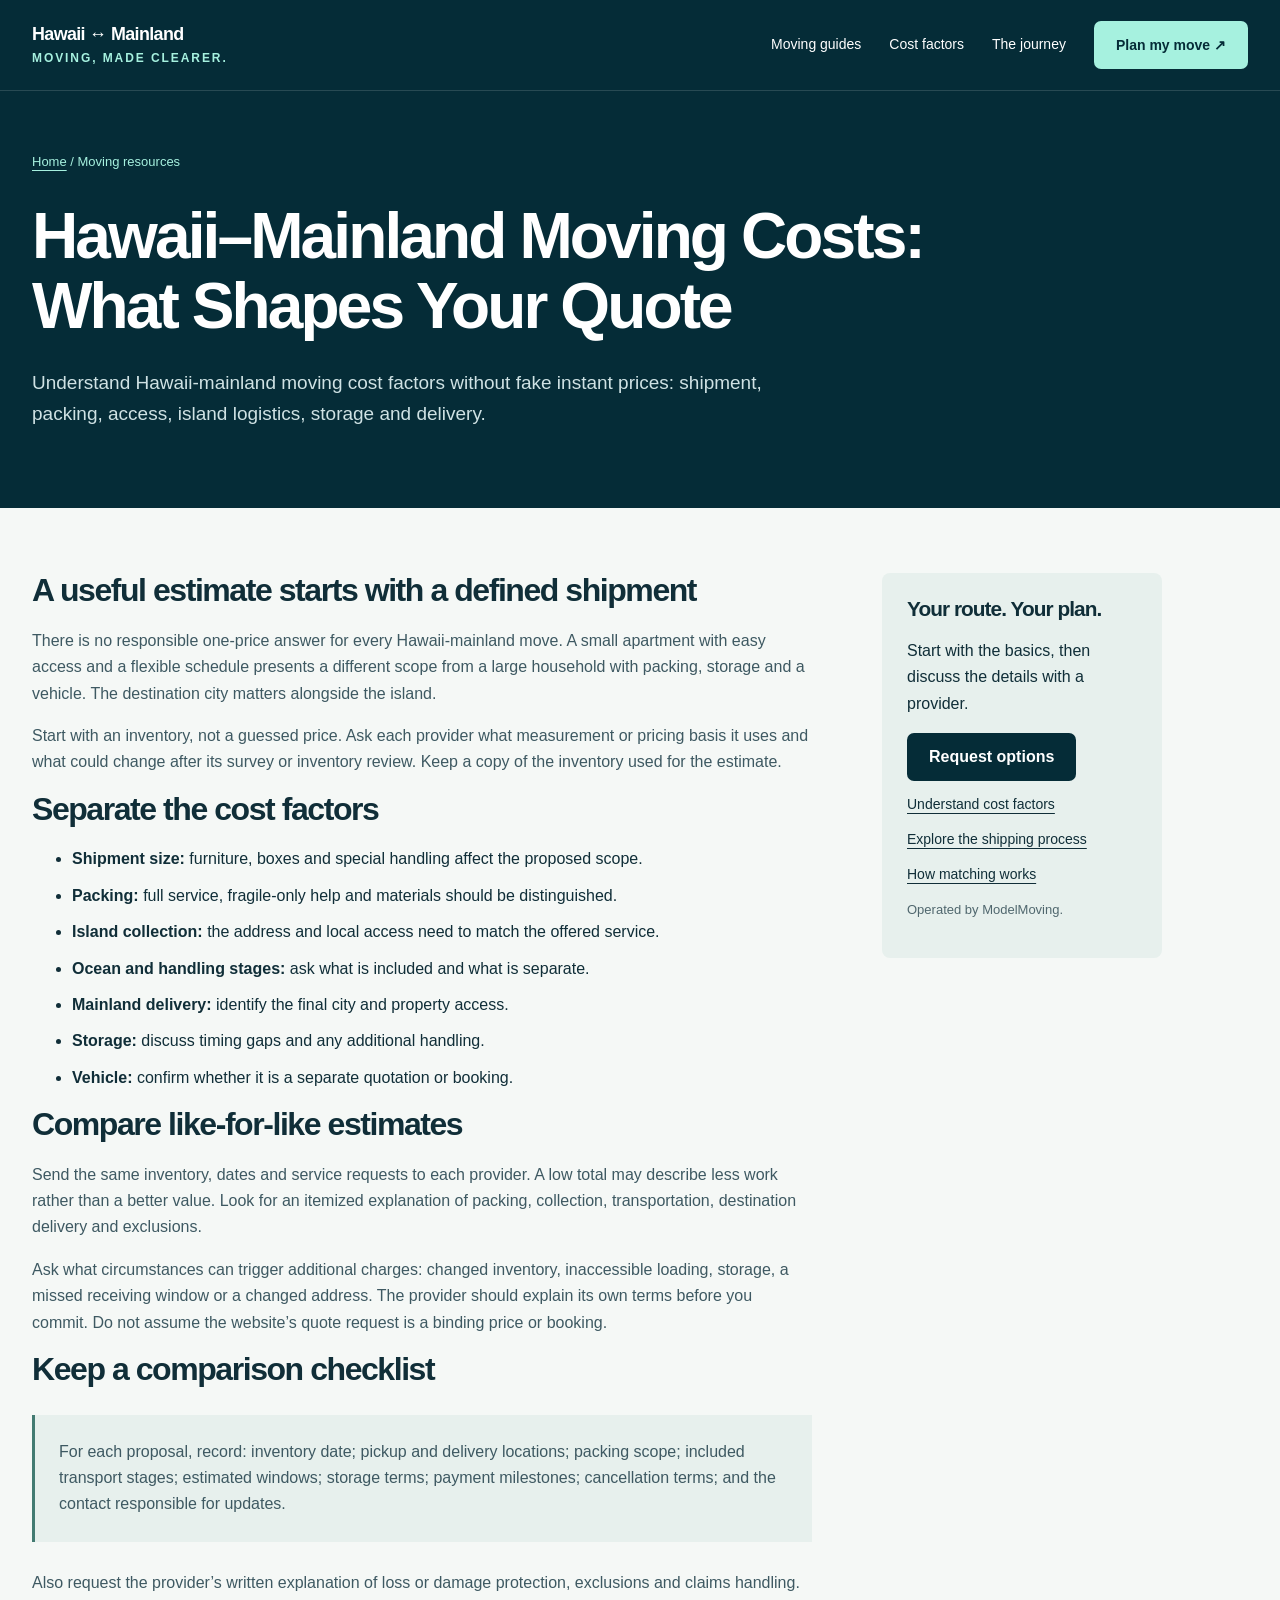
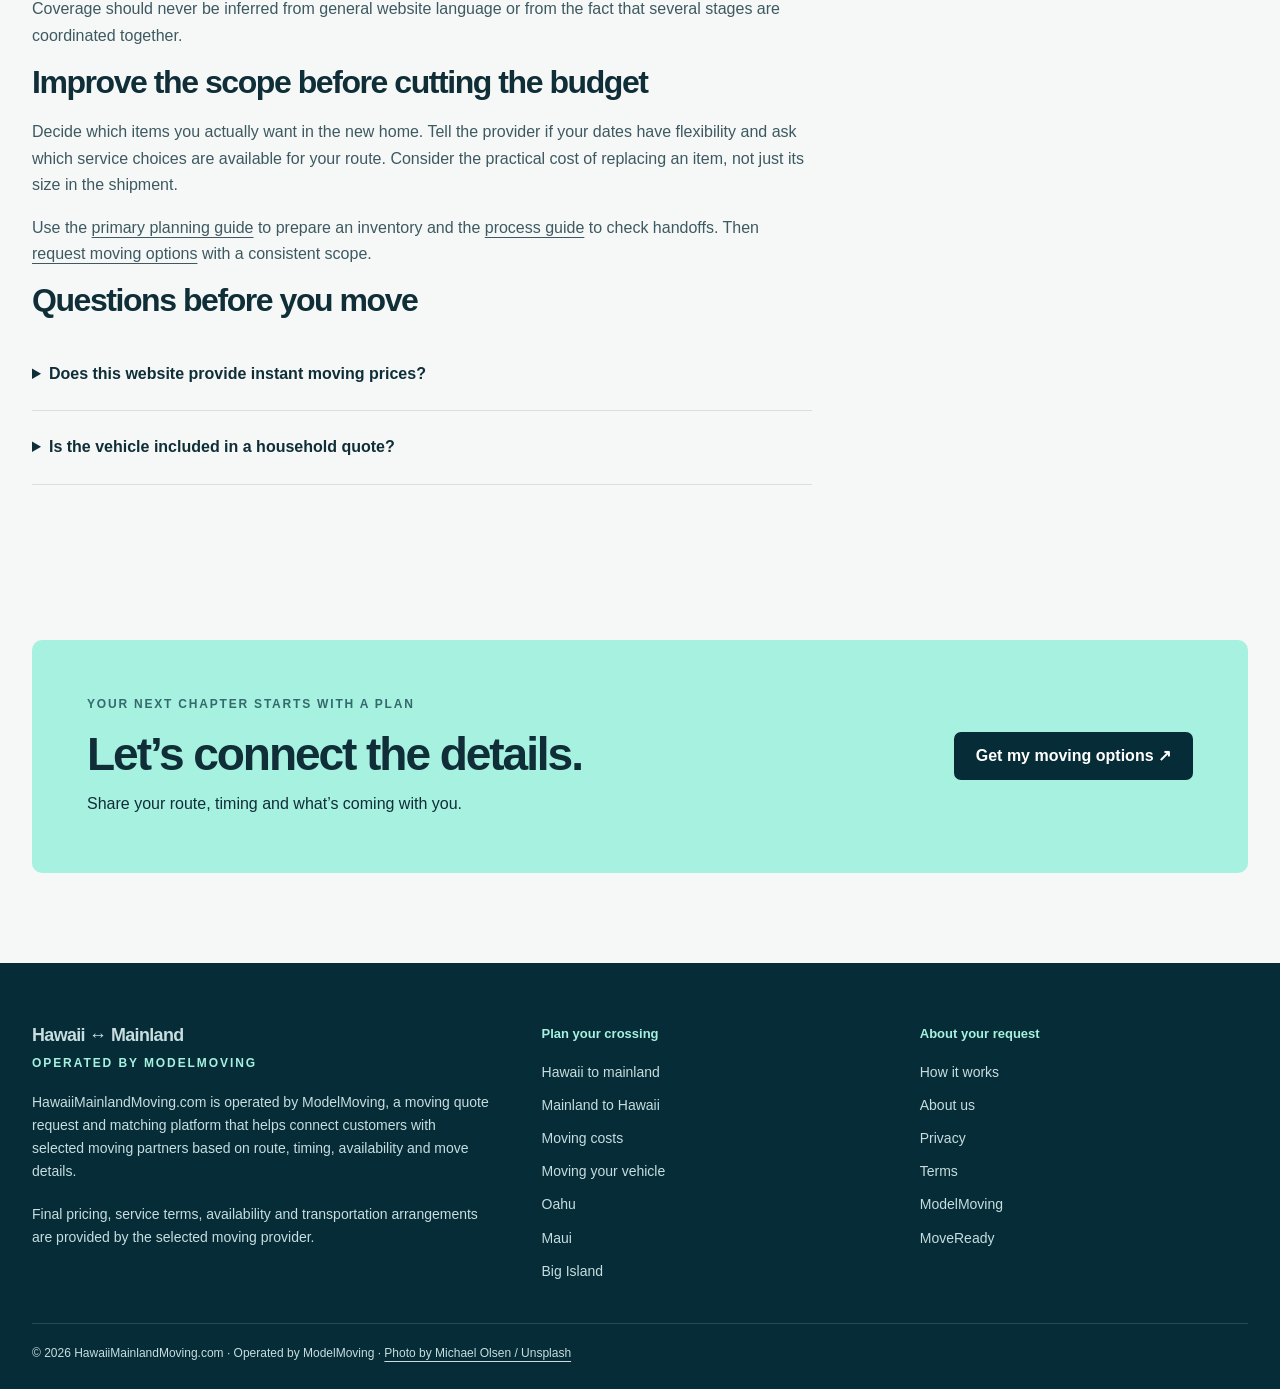
==== hawaii-mainland-moving-cost/index.html @ 4f8e7db8 "Build Hawaii mainland moving resource and three-step quote flow" ====
<!doctype html><html lang="en"><head><meta charset="utf-8"><meta name="viewport" content="width=device-width,initial-scale=1"><title>Hawaii–Mainland Moving Costs: What Shapes Your Quote</title><meta name="description" content="Understand Hawaii-mainland moving cost factors without fake instant prices: shipment, packing, access, island logistics, storage and delivery."><link rel="canonical" href="https://hawaiimainlandmoving.com/hawaii-mainland-moving-cost/"><meta property="og:type" content="website"><meta property="og:title" content="Hawaii–Mainland Moving Costs: What Shapes Your Quote"><meta property="og:description" content="Understand Hawaii-mainland moving cost factors without fake instant prices: shipment, packing, access, island logistics, storage and delivery."><meta property="og:url" content="https://hawaiimainlandmoving.com/hawaii-mainland-moving-cost/"><meta property="og:site_name" content="HawaiiMainlandMoving.com"><meta name="twitter:card" content="summary"><meta name="twitter:title" content="Hawaii–Mainland Moving Costs: What Shapes Your Quote"><meta name="twitter:description" content="Understand Hawaii-mainland moving cost factors without fake instant prices: shipment, packing, access, island logistics, storage and delivery."><meta name="theme-color" content="#052c37"><link rel="icon" href="/assets/favicon.svg" type="image/svg+xml"><link rel="stylesheet" href="/assets/site.css"><script async src="https://www.googletagmanager.com/gtag/js?id=G-KJPYXXWGEV"></script><script>window.dataLayer=window.dataLayer||[];function gtag(){dataLayer.push(arguments)}gtag('js',new Date());gtag('config','G-KJPYXXWGEV');</script><script type="application/ld+json">{"@context": "https://schema.org", "@graph": [{"@type": "WebSite", "@id": "https://hawaiimainlandmoving.com/#website", "url": "https://hawaiimainlandmoving.com/", "name": "HawaiiMainlandMoving.com"}, {"@type": "WebPage", "@id": "https://hawaiimainlandmoving.com/hawaii-mainland-moving-cost/#webpage", "url": "https://hawaiimainlandmoving.com/hawaii-mainland-moving-cost/", "name": "Hawaii\u2013Mainland Moving Costs: What Shapes Your Quote", "description": "Understand Hawaii-mainland moving cost factors without fake instant prices: shipment, packing, access, island logistics, storage and delivery.", "isPartOf": {"@id": "https://hawaiimainlandmoving.com/#website"}}, {"@type": "FAQPage", "mainEntity": [{"@type": "Question", "name": "Does this website provide instant moving prices?", "acceptedAnswer": {"@type": "Answer", "text": "No. The site helps you identify cost factors and request provider pricing based on the actual move."}}, {"@type": "Question", "name": "Is the vehicle included in a household quote?", "acceptedAnswer": {"@type": "Answer", "text": "Do not assume so. Tell the provider you need vehicle transport and ask it to identify the separate or included scope in writing."}}]}]}</script><script defer src="/assets/site.js"></script></head><body><a class="skip" href="#main">Skip to content</a><header><div class="wrap nav"><a class="brand" href="/">Hawaii ↔ Mainland<small>Moving, made clearer.</small></a><button class="menu" id="menu" aria-controls="navigation" aria-expanded="false" aria-label="Open navigation">☰</button><nav class="navlinks" id="navigation" aria-label="Main navigation"><a href="/hawaii-to-mainland-moving/">Moving guides</a><a href="/hawaii-mainland-moving-cost/">Cost factors</a><a href="/hawaii-moving-shipping-process/">The journey</a><a href="/#quote" class="btn" data-event="hmm_quote_cta_click">Plan my move ↗</a></nav></div></header><main id="main"><div class="article-hero"><div class="wrap"><div class="breadcrumb"><a href="/">Home</a> / Moving resources</div><h1>Hawaii–Mainland Moving Costs: What Shapes Your Quote</h1><p>Understand Hawaii-mainland moving cost factors without fake instant prices: shipment, packing, access, island logistics, storage and delivery.</p></div></div><div class="wrap article-layout"><article class="article-body"><section><h2>A useful estimate starts with a defined shipment</h2><p>There is no responsible one-price answer for every Hawaii-mainland move. A small apartment with easy access and a flexible schedule presents a different scope from a large household with packing, storage and a vehicle. The destination city matters alongside the island.</p><p>Start with an inventory, not a guessed price. Ask each provider what measurement or pricing basis it uses and what could change after its survey or inventory review. Keep a copy of the inventory used for the estimate.</p></section><section><h2>Separate the cost factors</h2><ul><li><strong>Shipment size:</strong> furniture, boxes and special handling affect the proposed scope.</li><li><strong>Packing:</strong> full service, fragile-only help and materials should be distinguished.</li><li><strong>Island collection:</strong> the address and local access need to match the offered service.</li><li><strong>Ocean and handling stages:</strong> ask what is included and what is separate.</li><li><strong>Mainland delivery:</strong> identify the final city and property access.</li><li><strong>Storage:</strong> discuss timing gaps and any additional handling.</li><li><strong>Vehicle:</strong> confirm whether it is a separate quotation or booking.</li></ul></section><section><h2>Compare like-for-like estimates</h2><p>Send the same inventory, dates and service requests to each provider. A low total may describe less work rather than a better value. Look for an itemized explanation of packing, collection, transportation, destination delivery and exclusions.</p><p>Ask what circumstances can trigger additional charges: changed inventory, inaccessible loading, storage, a missed receiving window or a changed address. The provider should explain its own terms before you commit. Do not assume the website’s quote request is a binding price or booking.</p></section><section><h2>Keep a comparison checklist</h2><div class="callout"><p>For each proposal, record: inventory date; pickup and delivery locations; packing scope; included transport stages; estimated windows; storage terms; payment milestones; cancellation terms; and the contact responsible for updates.</p></div><p>Also request the provider’s written explanation of loss or damage protection, exclusions and claims handling. Coverage should never be inferred from general website language or from the fact that several stages are coordinated together.</p></section><section><h2>Improve the scope before cutting the budget</h2><p>Decide which items you actually want in the new home. Tell the provider if your dates have flexibility and ask which service choices are available for your route. Consider the practical cost of replacing an item, not just its size in the shipment.</p><p>Use the <a href="/hawaii-to-mainland-moving/">primary planning guide</a> to prepare an inventory and the <a href="/hawaii-moving-shipping-process/">process guide</a> to check handoffs. Then <a href="/#quote" data-event="hmm_quote_cta_click">request moving options</a> with a consistent scope.</p></section><section><h2>Questions before you move</h2><div class="faq"><details><summary>Does this website provide instant moving prices?</summary><p>No. The site helps you identify cost factors and request provider pricing based on the actual move.</p></details><details><summary>Is the vehicle included in a household quote?</summary><p>Do not assume so. Tell the provider you need vehicle transport and ask it to identify the separate or included scope in writing.</p></details></div></section></article><aside class="article-side"><h2>Your route. Your plan.</h2><p>Start with the basics, then discuss the details with a provider.</p><a class="btn dark" href="/#quote" data-event="hmm_quote_cta_click">Request options</a><a href="/hawaii-mainland-moving-cost/">Understand cost factors</a><a href="/hawaii-moving-shipping-process/">Explore the shipping process</a><a href="/how-it-works/">How matching works</a><p class="fine">Operated by ModelMoving.</p></aside></div><section class="section"><div class="wrap cta"><div><div class="kicker">Your next chapter starts with a plan</div><h2>Let’s connect the details.</h2><p>Share your route, timing and what’s coming with you.</p></div><a class="btn dark" href="/#quote" data-event="hmm_quote_cta_click">Get my moving options ↗</a></div></section></main><footer><div class="wrap"><div class="footer-grid"><div><a class="brand" href="/">Hawaii ↔ Mainland<small>Operated by ModelMoving</small></a><p>HawaiiMainlandMoving.com is operated by ModelMoving, a moving quote request and matching platform that helps connect customers with selected moving partners based on route, timing, availability and move details.</p><p>Final pricing, service terms, availability and transportation arrangements are provided by the selected moving provider.</p></div><div class="footer-links"><strong>Plan your crossing</strong><a href="/hawaii-to-mainland-moving/">Hawaii to mainland</a><a href="/mainland-to-hawaii-moving/">Mainland to Hawaii</a><a href="/hawaii-mainland-moving-cost/">Moving costs</a><a href="/moving-a-car-from-hawaii-to-mainland/">Moving your vehicle</a><a href="/oahu-to-mainland-moving/">Oahu</a><a href="/maui-to-mainland-moving/">Maui</a><a href="/big-island-to-mainland-moving/">Big Island</a></div><div class="footer-links"><strong>About your request</strong><a href="/how-it-works/">How it works</a><a href="/about/">About us</a><a href="/privacy/">Privacy</a><a href="/terms/">Terms</a><a href="https://modelmoving.com/?utm_source=hawaiimainlandmoving.com&amp;utm_medium=referral&amp;utm_campaign=hawaii-mainland-moving-cost_footer" data-event="hmm_modelmoving_click" target="_blank" rel="noopener">ModelMoving</a><a href="https://moveready.modelmoving.com/?utm_source=hawaiimainlandmoving.com&amp;utm_medium=referral&amp;utm_campaign=hawaii-mainland-moving-cost_ready" data-event="hmm_moveready_click" target="_blank" rel="noopener">MoveReady</a></div></div><div class="copyright">© 2026 HawaiiMainlandMoving.com · Operated by ModelMoving · <a href="https://unsplash.com/photos/93B6TiJlk5Y" target="_blank" rel="noopener">Photo by Michael Olsen / Unsplash</a></div></div></footer></body></html>
---- assets/site.css ----
:root{--ink:#102e38;--ocean:#063e4b;--deep:#052c37;--aqua:#a6f1df;--coral:#ffad90;--paper:#f5f8f6;--muted:#50676e;--line:#d5e1df}*{box-sizing:border-box}html{scroll-behavior:smooth;scroll-padding-top:100px}body{margin:0;font-family:'Avenir Next',Avenir,'Segoe UI',sans-serif;color:var(--ink);background:var(--paper);font-size:16px;line-height:1.65}a{color:inherit;text-underline-offset:4px}button,input,select,textarea{font:inherit}button,a,input,select,textarea{-webkit-tap-highlight-color:transparent}button{cursor:pointer}a,button{touch-action:manipulation}img{max-width:100%;display:block}h1,h2,h3,p{margin-top:0}h1,h2,h3{line-height:1.08;letter-spacing:-.045em}h1{font-size:clamp(2.6rem,5.6vw,5.7rem);font-weight:650;margin-bottom:26px}h2{font-size:clamp(2rem,3.6vw,3.5rem);font-weight:600}h3{font-size:1.35rem;letter-spacing:-.025em}button:focus-visible,a:focus-visible,input:focus-visible,select:focus-visible,textarea:focus-visible,summary:focus-visible{outline:3px solid #c35c36;outline-offset:4px}.wrap{width:min(1240px,calc(100% - 64px));margin:auto}.skip{position:absolute;top:-100px;left:20px;z-index:100;background:white;padding:12px}.skip:focus{top:10px}header{background:var(--deep);color:white;border-bottom:1px solid #ffffff24}.nav{min-height:90px;display:flex;align-items:center;justify-content:space-between;gap:24px}.brand{text-decoration:none;font-size:1.12rem;font-weight:700;line-height:1.12;letter-spacing:-.035em}.brand small{display:block;font-size:12px;letter-spacing:.16em;text-transform:uppercase;color:var(--aqua);margin-top:8px}.navlinks{display:flex;align-items:center;gap:28px}.navlinks a{font-size:14px;text-decoration:none}.btn{display:inline-flex;min-height:48px;padding:13px 22px;align-items:center;justify-content:center;gap:12px;border:0;border-radius:7px;background:var(--aqua);color:var(--deep);font-weight:700;text-decoration:none;line-height:1.35}.btn:hover{background:#c4f8eb}.btn.dark{background:var(--deep);color:white}.btn.line{background:transparent;color:inherit;border:1px solid currentColor}.menu{display:none;background:none;color:white;border:1px solid #ffffff50;border-radius:5px;min-width:48px;min-height:48px}.hero{background:var(--deep);color:white;position:relative;isolation:isolate}.hero-image{position:absolute;inset:0;width:100%;height:100%;object-fit:cover;z-index:-2}.hero:before{content:'';position:absolute;inset:0;z-index:-1;background:linear-gradient(90deg,rgba(2,32,42,.94),rgba(2,37,45,.7) 55%,rgba(2,32,42,.55))}.hero-grid{display:grid;grid-template-columns:1.1fr 1fr;gap:70px;align-items:center;padding:75px 0 85px}.eyebrow{font-size:12px;font-weight:750;letter-spacing:.18em;text-transform:uppercase;display:block;margin-bottom:22px}.hero .eyebrow{color:var(--aqua)}.hero h1 em{font-style:normal;color:var(--aqua)}.hero-copy{font-size:18px;max-width:560px;color:#e0eeed}.hero-note{font-size:13px;margin-top:30px;color:#d1e7e5}.quote{background:white;color:var(--ink);padding:30px;border-radius:12px;box-shadow:0 25px 70px #00191f50}.quote h2{font-size:1.85rem;margin:20px 0 12px}.quote p{font-size:14px}.steps{display:flex;list-style:none;padding:0;margin:0;gap:12px;border-bottom:1px solid var(--line);padding-bottom:18px}.steps li{display:flex;align-items:center;gap:7px;font-size:12px;color:var(--muted)}.steps b{display:grid;place-items:center;border:1px solid var(--line);width:25px;height:25px;border-radius:50%}.steps [aria-current=step]{color:var(--ocean);font-weight:750}.steps [aria-current=step] b{background:var(--ocean);color:white;border-color:var(--ocean)}fieldset{border:0;padding:0;margin:0;min-width:0}label{display:block;font-size:14px;font-weight:650;margin:15px 0 6px}input,select,textarea{width:100%;min-width:0;min-height:48px;border:1px solid #bacdcc;background:#fff;border-radius:5px;color:var(--ink);padding:10px 12px;font-size:16px}textarea{resize:vertical;min-height:90px}input[type=date]{appearance:none;min-height:48px}input[type=checkbox]{width:20px;min-height:20px;accent-color:var(--ocean)}.row{display:grid;grid-template-columns:1fr 1fr;gap:14px}.chips{display:flex;flex-wrap:wrap;gap:7px;margin-top:10px}.chip{border:1px solid var(--line);border-radius:5px;background:#f5f9f8;padding:8px 11px;min-height:44px;font-size:13px;color:var(--ink)}.chip:hover,.chip[aria-pressed=true]{background:var(--ocean);color:white}.form-actions{display:flex;gap:12px;margin-top:24px}.form-actions .next,.form-actions .submit{flex:1}.consent{font-size:12px!important;color:var(--muted);margin:17px 0 0}.status{font-size:14px;margin:12px 0 0}.status:empty{display:none}.status.error{color:#a22921}.status.success{color:#176448}.honeypot{display:none!important}[hidden]{display:none!important}.band{background:var(--aqua)}.band .wrap{display:flex;justify-content:space-between;gap:20px;padding-block:18px;font-size:13px;font-weight:700}.section{padding:90px 0}.section-head{display:grid;grid-template-columns:1fr 1fr;gap:70px;align-items:end;margin-bottom:35px}.section-head h2{margin-bottom:0}.section-head p{margin-bottom:0;color:var(--muted)}.kicker{font-size:12px;font-weight:750;letter-spacing:.15em;text-transform:uppercase;color:#34696e;margin-bottom:15px}.dark-section{background:var(--deep);color:white}.dark-section .kicker{color:var(--aqua)}.dark-section p{color:#c7dddf}.journey{border-top:1px solid #ffffff35;padding-top:25px}.journey-track{position:relative;height:70px;margin:0 15px 18px;border-bottom:1px dashed #8bceca}.ship{position:absolute;bottom:-12px;left:0;color:var(--aqua);width:40px;height:30px;animation:sail 18s linear infinite;background:var(--deep)}@keyframes sail{0%{left:0}100%{left:calc(100% - 40px)}}.journey-stages{display:grid;grid-template-columns:repeat(6,1fr);gap:12px}.stage{background:none;border:0;border-top:2px solid #44646b;text-align:left;color:white;padding:16px 0;min-height:75px}.stage span{display:block;color:var(--aqua);font-size:12px;margin-bottom:8px}.stage[aria-pressed=true]{border-color:var(--aqua)}.journey-detail{max-width:760px;min-height:85px;margin-top:20px}.fine{font-size:13px!important;color:var(--muted)}.dark-section .fine{color:#bbd4d7}.feature-grid{display:grid;grid-template-columns:repeat(3,1fr);gap:30px}.feature{border-top:1px solid var(--line);padding-top:25px}.feature .number{font-size:13px;color:#547677;display:block;margin-bottom:25px}.feature p{color:var(--muted)}.explorer{display:grid;grid-template-columns:1fr 1fr;gap:60px;background:#e7f0ed;padding:42px;border-radius:10px}.explorer h3{font-size:2rem;margin-top:24px}.route-output{border-left:1px solid #b5ceca;padding-left:40px;align-content:center}.route-output .route-name{font-size:clamp(1.8rem,3vw,2.6rem);line-height:1.15;font-weight:650;letter-spacing:-.04em}.cost-layout{display:grid;grid-template-columns:1fr 1fr;gap:60px}.cost-layout .chips{align-content:start}.cost-layout .chip{font-size:16px;padding:14px 18px}.cost-detail{padding:30px;background:white;border-left:4px solid var(--ocean);min-height:235px}.timeline{display:grid;grid-template-columns:repeat(3,1fr);gap:22px;margin-top:30px}.timeline article{border-top:2px solid #75b2a5;padding-top:20px}.timeline time{font-size:13px;font-weight:700;color:#326459;display:block;margin-bottom:12px}.guide-grid{display:grid;grid-template-columns:repeat(3,1fr);gap:18px}.guide-card{background:white;padding:28px;border:1px solid var(--line);border-radius:6px;text-decoration:none;display:flex;flex-direction:column}.guide-card:hover{border-color:var(--ocean);transform:translateY(-2px)}.guide-card small{font-size:12px;color:#34696e;letter-spacing:.1em;text-transform:uppercase;margin-bottom:30px}.guide-card p{color:var(--muted);font-size:14px;flex:1}.guide-card strong{font-size:14px}.faq{max-width:900px}.faq details{border-bottom:1px solid var(--line);padding:18px 0}.faq summary{font-weight:650;cursor:pointer;padding:5px 25px 5px 0}.faq p{margin:15px 0 0;color:var(--muted)}.cta{background:var(--aqua);padding:55px;border-radius:10px;display:flex;align-items:center;justify-content:space-between;gap:30px}.cta h2{margin-bottom:12px}.cta p{margin-bottom:0}footer{background:var(--deep);color:#c7dddf;padding:60px 0 25px}.footer-grid{display:grid;grid-template-columns:1.4fr 1fr 1fr;gap:50px}.footer-grid p{font-size:14px;max-width:500px;margin-top:20px}.footer-links{display:flex;flex-direction:column;gap:10px}.footer-links a{font-size:14px;text-decoration:none}.footer-links strong{color:var(--aqua);font-size:13px;margin-bottom:7px}.copyright{border-top:1px solid #ffffff25;padding-top:20px;margin-top:40px;font-size:12px}.article-hero{background:var(--deep);color:white;padding:60px 0}.article-hero h1{font-size:clamp(2.5rem,5vw,4.5rem);max-width:1000px}.article-hero p{max-width:780px;font-size:19px;color:#cfe2e4}.breadcrumb{font-size:13px;margin-bottom:30px;color:var(--aqua)}.article-layout{display:grid;grid-template-columns:minmax(0,780px) 280px;gap:70px;padding-block:65px}.article-body h2{font-size:2rem;margin:40px 0 20px}.article-body h2:first-child{margin-top:0}.article-body li{margin-bottom:10px}.article-body p{color:#3e5962}.article-side{align-self:start;position:sticky;top:25px;background:#e7f0ed;padding:25px;border-radius:8px}.article-side a:not(.btn){display:block;font-size:14px;margin-block:12px}.article-side h2{font-size:1.3rem}.article-body .callout{background:#e7f0ed;border-left:3px solid #437b72;padding:24px;margin-block:28px}.article-body .callout p:last-child{margin:0}body>*{min-width:0}button:disabled{opacity:.6;cursor:wait}
@media(max-width:1000px){.hero-grid{gap:35px}.navlinks{gap:16px}.journey-stages{grid-template-columns:repeat(3,1fr)}.article-layout{gap:35px;grid-template-columns:minmax(0,1fr) 240px}.steps{gap:7px}.quote{padding:24px}.hero-grid{grid-template-columns:1fr 1fr}.guide-grid{grid-template-columns:repeat(2,1fr)}}
@media(max-width:760px){.wrap{width:calc(100% - 36px)}.nav{min-height:78px}.menu{display:block}.navlinks{display:none;position:absolute;top:78px;left:0;right:0;background:var(--deep);padding:20px;z-index:20;flex-direction:column;align-items:stretch}.navlinks.open{display:flex}.navlinks a{padding:10px}.hero-grid{grid-template-columns:1fr;padding:44px 0;gap:35px}.hero h1{max-width:600px}.hero-copy{font-size:17px}.hero-note{margin-top:20px}.band .wrap{flex-wrap:wrap;gap:8px 20px}.band span{flex:1 1 40%}.section{padding:60px 0}.section-head,.explorer,.cost-layout{grid-template-columns:1fr;gap:25px}.feature-grid{grid-template-columns:1fr;gap:20px}.feature .number{margin-bottom:12px}.explorer{padding:25px}.route-output{border-left:0;border-top:1px solid #b5ceca;padding:25px 0 0}.timeline{grid-template-columns:1fr}.guide-grid{grid-template-columns:1fr 1fr}.guide-card{padding:22px}.cta{padding:30px;display:block}.cta .btn{margin-top:24px}.footer-grid{grid-template-columns:1fr;gap:30px}.article-layout{grid-template-columns:1fr;padding-block:40px}.article-side{position:static}.article-hero{padding:40px 0}.journey-detail{min-height:130px}}
@media(max-width:420px){.quote{padding:20px}.row{grid-template-columns:1fr;gap:0}.steps{justify-content:space-between;gap:5px}.steps li{gap:4px;font-size:11px}.steps b{width:22px;height:22px}.guide-grid{grid-template-columns:1fr}.brand{font-size:1rem}.journey-stages{gap:8px}.stage{font-size:13px}.hero h1{font-size:2.65rem}.form-actions .btn{padding:12px 15px}}
@media(prefers-reduced-motion:reduce){html{scroll-behavior:auto}.ship{animation:none;left:45%}.guide-card:hover{transform:none}*{transition:none!important}}
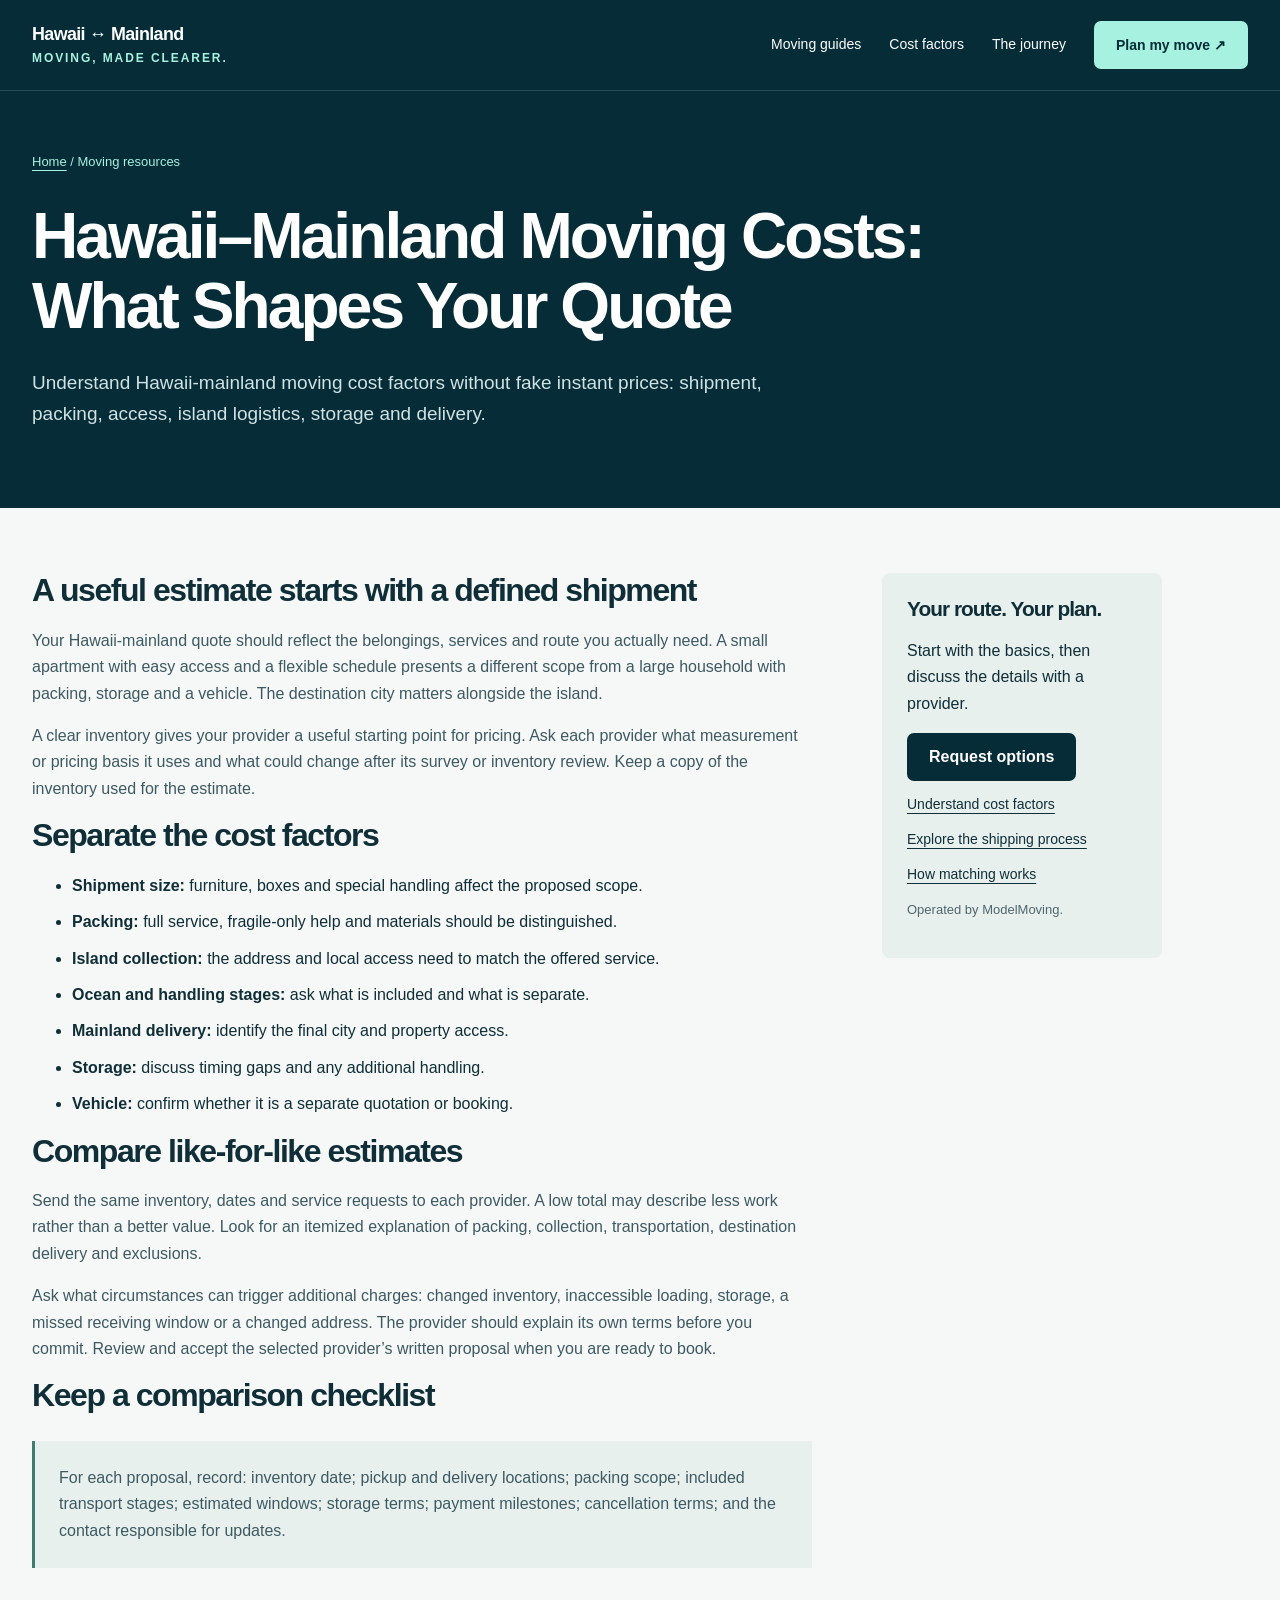
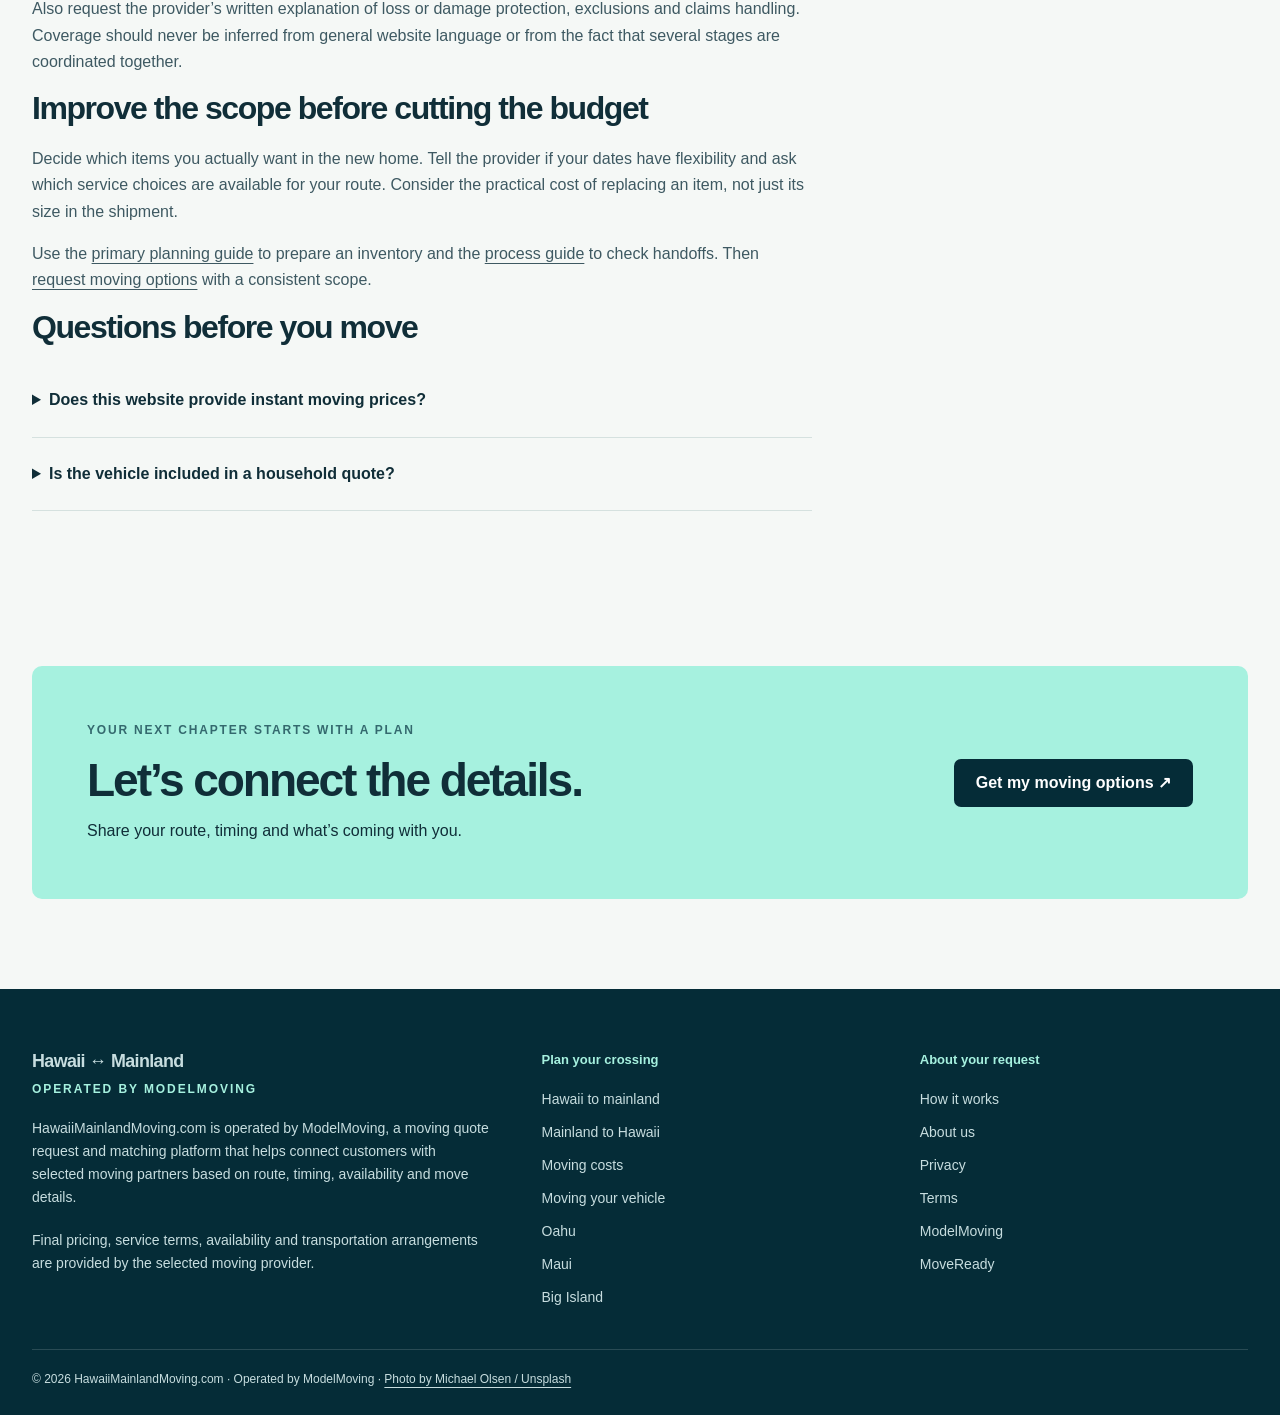
==== commit b253b653: "Clarify customer benefits and replace defensive carrier wording" ====
--- a/hawaii-mainland-moving-cost/index.html
+++ b/hawaii-mainland-moving-cost/index.html
@@ -1 +1 @@
-<!doctype html><html lang="en"><head><meta charset="utf-8"><meta name="viewport" content="width=device-width,initial-scale=1"><title>Hawaii–Mainland Moving Costs: What Shapes Your Quote</title><meta name="description" content="Understand Hawaii-mainland moving cost factors without fake instant prices: shipment, packing, access, island logistics, storage and delivery."><link rel="canonical" href="https://hawaiimainlandmoving.com/hawaii-mainland-moving-cost/"><meta property="og:type" content="website"><meta property="og:title" content="Hawaii–Mainland Moving Costs: What Shapes Your Quote"><meta property="og:description" content="Understand Hawaii-mainland moving cost factors without fake instant prices: shipment, packing, access, island logistics, storage and delivery."><meta property="og:url" content="https://hawaiimainlandmoving.com/hawaii-mainland-moving-cost/"><meta property="og:site_name" content="HawaiiMainlandMoving.com"><meta name="twitter:card" content="summary"><meta name="twitter:title" content="Hawaii–Mainland Moving Costs: What Shapes Your Quote"><meta name="twitter:description" content="Understand Hawaii-mainland moving cost factors without fake instant prices: shipment, packing, access, island logistics, storage and delivery."><meta name="theme-color" content="#052c37"><link rel="icon" href="/assets/favicon.svg" type="image/svg+xml"><link rel="stylesheet" href="/assets/site.css"><script async src="https://www.googletagmanager.com/gtag/js?id=G-KJPYXXWGEV"></script><script>window.dataLayer=window.dataLayer||[];function gtag(){dataLayer.push(arguments)}gtag('js',new Date());gtag('config','G-KJPYXXWGEV');</script><script type="application/ld+json">{"@context": "https://schema.org", "@graph": [{"@type": "WebSite", "@id": "https://hawaiimainlandmoving.com/#website", "url": "https://hawaiimainlandmoving.com/", "name": "HawaiiMainlandMoving.com"}, {"@type": "WebPage", "@id": "https://hawaiimainlandmoving.com/hawaii-mainland-moving-cost/#webpage", "url": "https://hawaiimainlandmoving.com/hawaii-mainland-moving-cost/", "name": "Hawaii\u2013Mainland Moving Costs: What Shapes Your Quote", "description": "Understand Hawaii-mainland moving cost factors without fake instant prices: shipment, packing, access, island logistics, storage and delivery.", "isPartOf": {"@id": "https://hawaiimainlandmoving.com/#website"}}, {"@type": "FAQPage", "mainEntity": [{"@type": "Question", "name": "Does this website provide instant moving prices?", "acceptedAnswer": {"@type": "Answer", "text": "No. The site helps you identify cost factors and request provider pricing based on the actual move."}}, {"@type": "Question", "name": "Is the vehicle included in a household quote?", "acceptedAnswer": {"@type": "Answer", "text": "Do not assume so. Tell the provider you need vehicle transport and ask it to identify the separate or included scope in writing."}}]}]}</script><script defer src="/assets/site.js"></script></head><body><a class="skip" href="#main">Skip to content</a><header><div class="wrap nav"><a class="brand" href="/">Hawaii ↔ Mainland<small>Moving, made clearer.</small></a><button class="menu" id="menu" aria-controls="navigation" aria-expanded="false" aria-label="Open navigation">☰</button><nav class="navlinks" id="navigation" aria-label="Main navigation"><a href="/hawaii-to-mainland-moving/">Moving guides</a><a href="/hawaii-mainland-moving-cost/">Cost factors</a><a href="/hawaii-moving-shipping-process/">The journey</a><a href="/#quote" class="btn" data-event="hmm_quote_cta_click">Plan my move ↗</a></nav></div></header><main id="main"><div class="article-hero"><div class="wrap"><div class="breadcrumb"><a href="/">Home</a> / Moving resources</div><h1>Hawaii–Mainland Moving Costs: What Shapes Your Quote</h1><p>Understand Hawaii-mainland moving cost factors without fake instant prices: shipment, packing, access, island logistics, storage and delivery.</p></div></div><div class="wrap article-layout"><article class="article-body"><section><h2>A useful estimate starts with a defined shipment</h2><p>There is no responsible one-price answer for every Hawaii-mainland move. A small apartment with easy access and a flexible schedule presents a different scope from a large household with packing, storage and a vehicle. The destination city matters alongside the island.</p><p>Start with an inventory, not a guessed price. Ask each provider what measurement or pricing basis it uses and what could change after its survey or inventory review. Keep a copy of the inventory used for the estimate.</p></section><section><h2>Separate the cost factors</h2><ul><li><strong>Shipment size:</strong> furniture, boxes and special handling affect the proposed scope.</li><li><strong>Packing:</strong> full service, fragile-only help and materials should be distinguished.</li><li><strong>Island collection:</strong> the address and local access need to match the offered service.</li><li><strong>Ocean and handling stages:</strong> ask what is included and what is separate.</li><li><strong>Mainland delivery:</strong> identify the final city and property access.</li><li><strong>Storage:</strong> discuss timing gaps and any additional handling.</li><li><strong>Vehicle:</strong> confirm whether it is a separate quotation or booking.</li></ul></section><section><h2>Compare like-for-like estimates</h2><p>Send the same inventory, dates and service requests to each provider. A low total may describe less work rather than a better value. Look for an itemized explanation of packing, collection, transportation, destination delivery and exclusions.</p><p>Ask what circumstances can trigger additional charges: changed inventory, inaccessible loading, storage, a missed receiving window or a changed address. The provider should explain its own terms before you commit. Do not assume the website’s quote request is a binding price or booking.</p></section><section><h2>Keep a comparison checklist</h2><div class="callout"><p>For each proposal, record: inventory date; pickup and delivery locations; packing scope; included transport stages; estimated windows; storage terms; payment milestones; cancellation terms; and the contact responsible for updates.</p></div><p>Also request the provider’s written explanation of loss or damage protection, exclusions and claims handling. Coverage should never be inferred from general website language or from the fact that several stages are coordinated together.</p></section><section><h2>Improve the scope before cutting the budget</h2><p>Decide which items you actually want in the new home. Tell the provider if your dates have flexibility and ask which service choices are available for your route. Consider the practical cost of replacing an item, not just its size in the shipment.</p><p>Use the <a href="/hawaii-to-mainland-moving/">primary planning guide</a> to prepare an inventory and the <a href="/hawaii-moving-shipping-process/">process guide</a> to check handoffs. Then <a href="/#quote" data-event="hmm_quote_cta_click">request moving options</a> with a consistent scope.</p></section><section><h2>Questions before you move</h2><div class="faq"><details><summary>Does this website provide instant moving prices?</summary><p>No. The site helps you identify cost factors and request provider pricing based on the actual move.</p></details><details><summary>Is the vehicle included in a household quote?</summary><p>Do not assume so. Tell the provider you need vehicle transport and ask it to identify the separate or included scope in writing.</p></details></div></section></article><aside class="article-side"><h2>Your route. Your plan.</h2><p>Start with the basics, then discuss the details with a provider.</p><a class="btn dark" href="/#quote" data-event="hmm_quote_cta_click">Request options</a><a href="/hawaii-mainland-moving-cost/">Understand cost factors</a><a href="/hawaii-moving-shipping-process/">Explore the shipping process</a><a href="/how-it-works/">How matching works</a><p class="fine">Operated by ModelMoving.</p></aside></div><section class="section"><div class="wrap cta"><div><div class="kicker">Your next chapter starts with a plan</div><h2>Let’s connect the details.</h2><p>Share your route, timing and what’s coming with you.</p></div><a class="btn dark" href="/#quote" data-event="hmm_quote_cta_click">Get my moving options ↗</a></div></section></main><footer><div class="wrap"><div class="footer-grid"><div><a class="brand" href="/">Hawaii ↔ Mainland<small>Operated by ModelMoving</small></a><p>HawaiiMainlandMoving.com is operated by ModelMoving, a moving quote request and matching platform that helps connect customers with selected moving partners based on route, timing, availability and move details.</p><p>Final pricing, service terms, availability and transportation arrangements are provided by the selected moving provider.</p></div><div class="footer-links"><strong>Plan your crossing</strong><a href="/hawaii-to-mainland-moving/">Hawaii to mainland</a><a href="/mainland-to-hawaii-moving/">Mainland to Hawaii</a><a href="/hawaii-mainland-moving-cost/">Moving costs</a><a href="/moving-a-car-from-hawaii-to-mainland/">Moving your vehicle</a><a href="/oahu-to-mainland-moving/">Oahu</a><a href="/maui-to-mainland-moving/">Maui</a><a href="/big-island-to-mainland-moving/">Big Island</a></div><div class="footer-links"><strong>About your request</strong><a href="/how-it-works/">How it works</a><a href="/about/">About us</a><a href="/privacy/">Privacy</a><a href="/terms/">Terms</a><a href="https://modelmoving.com/?utm_source=hawaiimainlandmoving.com&amp;utm_medium=referral&amp;utm_campaign=hawaii-mainland-moving-cost_footer" data-event="hmm_modelmoving_click" target="_blank" rel="noopener">ModelMoving</a><a href="https://moveready.modelmoving.com/?utm_source=hawaiimainlandmoving.com&amp;utm_medium=referral&amp;utm_campaign=hawaii-mainland-moving-cost_ready" data-event="hmm_moveready_click" target="_blank" rel="noopener">MoveReady</a></div></div><div class="copyright">© 2026 HawaiiMainlandMoving.com · Operated by ModelMoving · <a href="https://unsplash.com/photos/93B6TiJlk5Y" target="_blank" rel="noopener">Photo by Michael Olsen / Unsplash</a></div></div></footer></body></html>+<!doctype html><html lang="en"><head><meta charset="utf-8"><meta name="viewport" content="width=device-width,initial-scale=1"><title>Hawaii–Mainland Moving Costs: What Shapes Your Quote</title><meta name="description" content="Understand Hawaii-mainland moving cost factors without fake instant prices: shipment, packing, access, island logistics, storage and delivery."><link rel="canonical" href="https://hawaiimainlandmoving.com/hawaii-mainland-moving-cost/"><meta property="og:type" content="website"><meta property="og:title" content="Hawaii–Mainland Moving Costs: What Shapes Your Quote"><meta property="og:description" content="Understand Hawaii-mainland moving cost factors without fake instant prices: shipment, packing, access, island logistics, storage and delivery."><meta property="og:url" content="https://hawaiimainlandmoving.com/hawaii-mainland-moving-cost/"><meta property="og:site_name" content="HawaiiMainlandMoving.com"><meta name="twitter:card" content="summary"><meta name="twitter:title" content="Hawaii–Mainland Moving Costs: What Shapes Your Quote"><meta name="twitter:description" content="Understand Hawaii-mainland moving cost factors without fake instant prices: shipment, packing, access, island logistics, storage and delivery."><meta name="theme-color" content="#052c37"><link rel="icon" href="/assets/favicon.svg" type="image/svg+xml"><link rel="stylesheet" href="/assets/site.css"><script async src="https://www.googletagmanager.com/gtag/js?id=G-KJPYXXWGEV"></script><script>window.dataLayer=window.dataLayer||[];function gtag(){dataLayer.push(arguments)}gtag('js',new Date());gtag('config','G-KJPYXXWGEV');</script><script type="application/ld+json">{"@context": "https://schema.org", "@graph": [{"@type": "WebSite", "@id": "https://hawaiimainlandmoving.com/#website", "url": "https://hawaiimainlandmoving.com/", "name": "HawaiiMainlandMoving.com"}, {"@type": "WebPage", "@id": "https://hawaiimainlandmoving.com/hawaii-mainland-moving-cost/#webpage", "url": "https://hawaiimainlandmoving.com/hawaii-mainland-moving-cost/", "name": "Hawaii\u2013Mainland Moving Costs: What Shapes Your Quote", "description": "Understand Hawaii-mainland moving cost factors without fake instant prices: shipment, packing, access, island logistics, storage and delivery.", "isPartOf": {"@id": "https://hawaiimainlandmoving.com/#website"}}, {"@type": "FAQPage", "mainEntity": [{"@type": "Question", "name": "Does this website provide instant moving prices?", "acceptedAnswer": {"@type": "Answer", "text": "No. The site helps you identify cost factors and request provider pricing based on the actual move."}}, {"@type": "Question", "name": "Is the vehicle included in a household quote?", "acceptedAnswer": {"@type": "Answer", "text": "Do not assume so. Tell the provider you need vehicle transport and ask it to identify the separate or included scope in writing."}}]}]}</script><script defer src="/assets/site.js"></script></head><body><a class="skip" href="#main">Skip to content</a><header><div class="wrap nav"><a class="brand" href="/">Hawaii ↔ Mainland<small>Moving, made clearer.</small></a><button class="menu" id="menu" aria-controls="navigation" aria-expanded="false" aria-label="Open navigation">☰</button><nav class="navlinks" id="navigation" aria-label="Main navigation"><a href="/hawaii-to-mainland-moving/">Moving guides</a><a href="/hawaii-mainland-moving-cost/">Cost factors</a><a href="/hawaii-moving-shipping-process/">The journey</a><a href="/#quote" class="btn" data-event="hmm_quote_cta_click">Plan my move ↗</a></nav></div></header><main id="main"><div class="article-hero"><div class="wrap"><div class="breadcrumb"><a href="/">Home</a> / Moving resources</div><h1>Hawaii–Mainland Moving Costs: What Shapes Your Quote</h1><p>Understand Hawaii-mainland moving cost factors without fake instant prices: shipment, packing, access, island logistics, storage and delivery.</p></div></div><div class="wrap article-layout"><article class="article-body"><section><h2>A useful estimate starts with a defined shipment</h2><p>Your Hawaii-mainland quote should reflect the belongings, services and route you actually need. A small apartment with easy access and a flexible schedule presents a different scope from a large household with packing, storage and a vehicle. The destination city matters alongside the island.</p><p>A clear inventory gives your provider a useful starting point for pricing. Ask each provider what measurement or pricing basis it uses and what could change after its survey or inventory review. Keep a copy of the inventory used for the estimate.</p></section><section><h2>Separate the cost factors</h2><ul><li><strong>Shipment size:</strong> furniture, boxes and special handling affect the proposed scope.</li><li><strong>Packing:</strong> full service, fragile-only help and materials should be distinguished.</li><li><strong>Island collection:</strong> the address and local access need to match the offered service.</li><li><strong>Ocean and handling stages:</strong> ask what is included and what is separate.</li><li><strong>Mainland delivery:</strong> identify the final city and property access.</li><li><strong>Storage:</strong> discuss timing gaps and any additional handling.</li><li><strong>Vehicle:</strong> confirm whether it is a separate quotation or booking.</li></ul></section><section><h2>Compare like-for-like estimates</h2><p>Send the same inventory, dates and service requests to each provider. A low total may describe less work rather than a better value. Look for an itemized explanation of packing, collection, transportation, destination delivery and exclusions.</p><p>Ask what circumstances can trigger additional charges: changed inventory, inaccessible loading, storage, a missed receiving window or a changed address. The provider should explain its own terms before you commit. Review and accept the selected provider’s written proposal when you are ready to book.</p></section><section><h2>Keep a comparison checklist</h2><div class="callout"><p>For each proposal, record: inventory date; pickup and delivery locations; packing scope; included transport stages; estimated windows; storage terms; payment milestones; cancellation terms; and the contact responsible for updates.</p></div><p>Also request the provider’s written explanation of loss or damage protection, exclusions and claims handling. Coverage should never be inferred from general website language or from the fact that several stages are coordinated together.</p></section><section><h2>Improve the scope before cutting the budget</h2><p>Decide which items you actually want in the new home. Tell the provider if your dates have flexibility and ask which service choices are available for your route. Consider the practical cost of replacing an item, not just its size in the shipment.</p><p>Use the <a href="/hawaii-to-mainland-moving/">primary planning guide</a> to prepare an inventory and the <a href="/hawaii-moving-shipping-process/">process guide</a> to check handoffs. Then <a href="/#quote" data-event="hmm_quote_cta_click">request moving options</a> with a consistent scope.</p></section><section><h2>Questions before you move</h2><div class="faq"><details><summary>Does this website provide instant moving prices?</summary><p>No. The site helps you identify cost factors and request provider pricing based on the actual move.</p></details><details><summary>Is the vehicle included in a household quote?</summary><p>Do not assume so. Tell the provider you need vehicle transport and ask it to identify the separate or included scope in writing.</p></details></div></section></article><aside class="article-side"><h2>Your route. Your plan.</h2><p>Start with the basics, then discuss the details with a provider.</p><a class="btn dark" href="/#quote" data-event="hmm_quote_cta_click">Request options</a><a href="/hawaii-mainland-moving-cost/">Understand cost factors</a><a href="/hawaii-moving-shipping-process/">Explore the shipping process</a><a href="/how-it-works/">How matching works</a><p class="fine">Operated by ModelMoving.</p></aside></div><section class="section"><div class="wrap cta"><div><div class="kicker">Your next chapter starts with a plan</div><h2>Let’s connect the details.</h2><p>Share your route, timing and what’s coming with you.</p></div><a class="btn dark" href="/#quote" data-event="hmm_quote_cta_click">Get my moving options ↗</a></div></section></main><footer><div class="wrap"><div class="footer-grid"><div><a class="brand" href="/">Hawaii ↔ Mainland<small>Operated by ModelMoving</small></a><p>HawaiiMainlandMoving.com is operated by ModelMoving, a moving quote request and matching platform that helps connect customers with selected moving partners based on route, timing, availability and move details.</p><p>Final pricing, service terms, availability and transportation arrangements are provided by the selected moving provider.</p></div><div class="footer-links"><strong>Plan your crossing</strong><a href="/hawaii-to-mainland-moving/">Hawaii to mainland</a><a href="/mainland-to-hawaii-moving/">Mainland to Hawaii</a><a href="/hawaii-mainland-moving-cost/">Moving costs</a><a href="/moving-a-car-from-hawaii-to-mainland/">Moving your vehicle</a><a href="/oahu-to-mainland-moving/">Oahu</a><a href="/maui-to-mainland-moving/">Maui</a><a href="/big-island-to-mainland-moving/">Big Island</a></div><div class="footer-links"><strong>About your request</strong><a href="/how-it-works/">How it works</a><a href="/about/">About us</a><a href="/privacy/">Privacy</a><a href="/terms/">Terms</a><a href="https://modelmoving.com/?utm_source=hawaiimainlandmoving.com&amp;utm_medium=referral&amp;utm_campaign=hawaii-mainland-moving-cost_footer" data-event="hmm_modelmoving_click" target="_blank" rel="noopener">ModelMoving</a><a href="https://moveready.modelmoving.com/?utm_source=hawaiimainlandmoving.com&amp;utm_medium=referral&amp;utm_campaign=hawaii-mainland-moving-cost_ready" data-event="hmm_moveready_click" target="_blank" rel="noopener">MoveReady</a></div></div><div class="copyright">© 2026 HawaiiMainlandMoving.com · Operated by ModelMoving · <a href="https://unsplash.com/photos/93B6TiJlk5Y" target="_blank" rel="noopener">Photo by Michael Olsen / Unsplash</a></div></div></footer></body></html>
